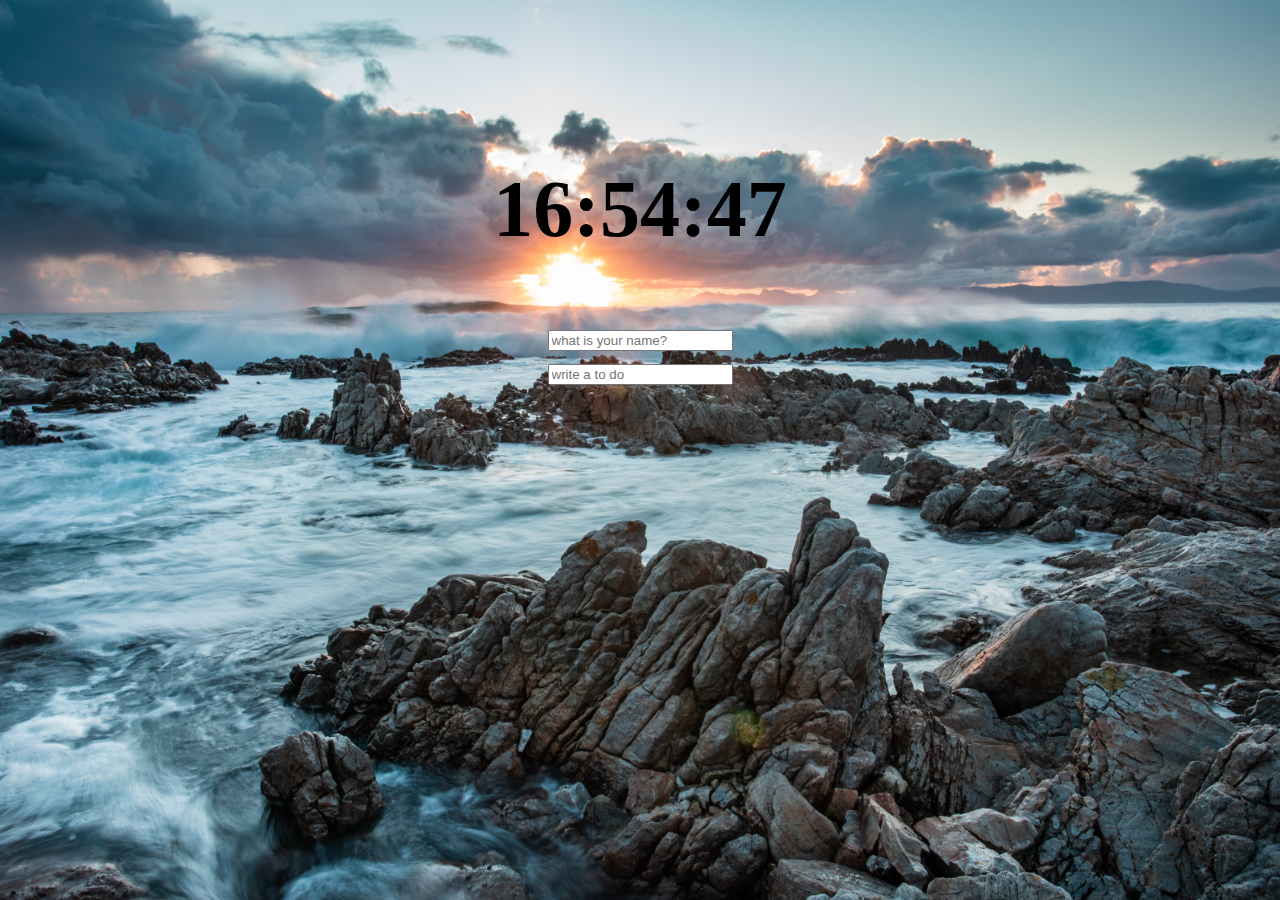
==== Todolist.html @ 5471767c "Add files via upload" ====
<!DOCTYPE html>
<html>
    <head>
        <title>CLOCK</title>
        <meta charset="utf-8"/>
        <link rel = "stylesheet" href="clock.css">
    </head>

    <body>
        <div class = "js-weather"></div>
        <div class="js-clock">
            <h1>00.00.00</h1>
        </div>
        <form class="js-form form">
            <input type="text" placeholder = "what is your name?" />
              
        </form>
        <h4 class="js-greetings greetings"></h4>
        <form class="js-toDoForm">
            <input type="text" placeholder="write a to do"/>
        </form>
        <ul class="js-toDoList"></ul>
        <script src = "clock.js" ></script>
        <script src = "greeting.js"></script>
        <script src = "todo.js"></script>
        <script src = "bg.js"></script>
        <script src = "weather.js"></script>
    </body>
</html>
---- clock.css ----
body{
    background-color:#2c3e50 ;
}

.js-clock{
    font-size: 40px;
    text-align: center;
    padding-top: 100px;
    padding-bottom: 5px;
    margin-top: 10px;
    margin-bottom: 5px;
}

.clicked{
    color: gray;
}
.form{
    display:none; 
    text-align: center; 
    font-size:30px;
}
.greetings{
    display:none;
}
.showing{
    display:block;
    text-align: center; 
    font-size:30px;
}

.js-toDoForm{
    text-align: center; 
    font-size:30px;
}

.js-weather{
    text-align: right; 
    font-size:20px;
}

@keyframes fadeIn{
    from{
        opacity: 0;
    }
    to{
        opacity: 1;
    }
}

.bgImage{
    position: absolute;
    top: 0;
    left: 0;
    width : 100%;
    height: 100%;
    z-index:-1;
    animation: fadeIn 2s linear;
}
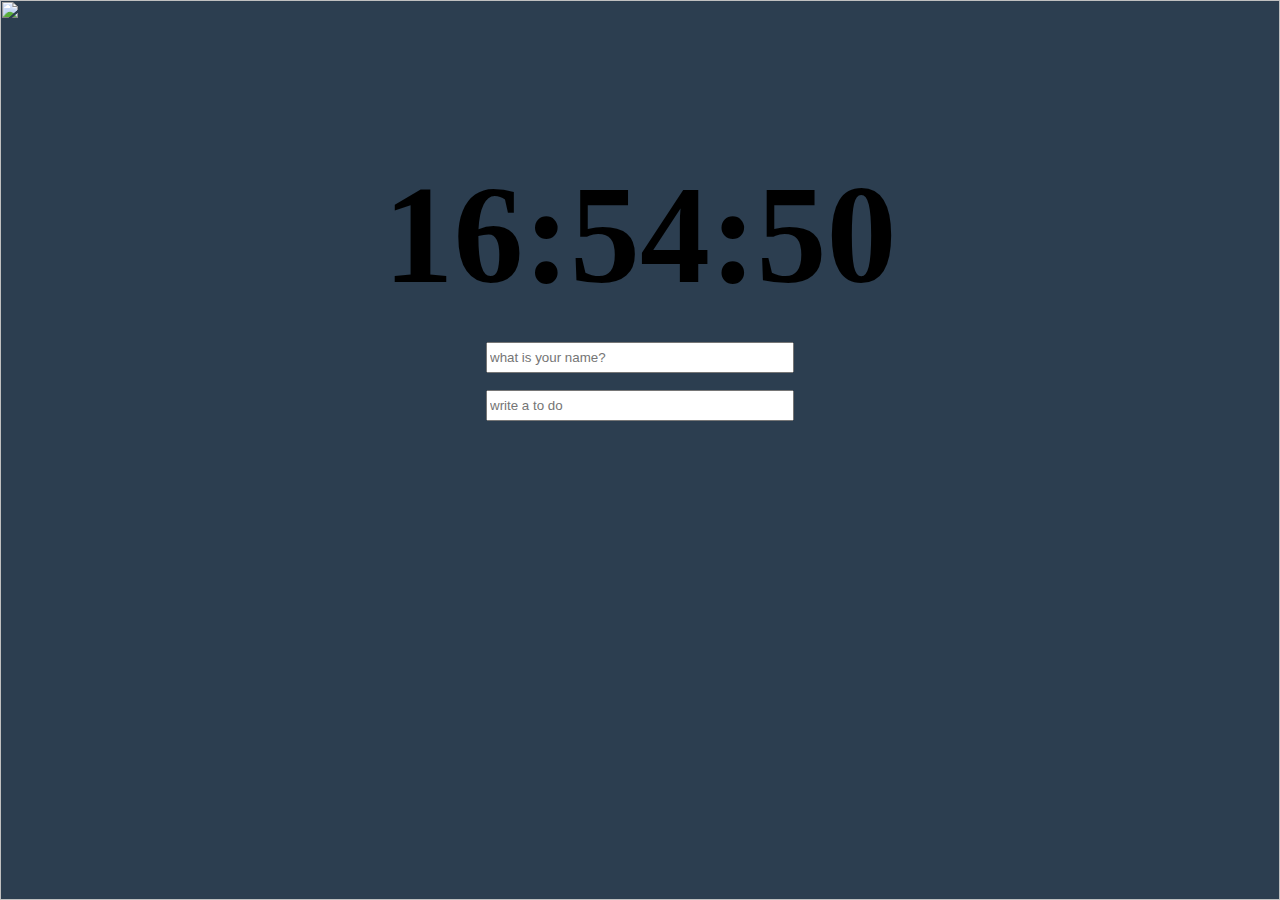
==== commit 48e01b10: "Add files via upload" ====
--- a/Todolist.html
+++ b/Todolist.html
@@ -12,12 +12,12 @@
             <h1>00.00.00</h1>
         </div>
         <form class="js-form form">
-            <input type="text" placeholder = "what is your name?" />
+            <input class = "text1" type="text" placeholder = "what is your name?" />
               
         </form>
         <h4 class="js-greetings greetings"></h4>
         <form class="js-toDoForm">
-            <input type="text" placeholder="write a to do"/>
+            <input class = "text2" type="text" placeholder="write a to do"/>
         </form>
         <ul class="js-toDoList"></ul>
         <script src = "clock.js" ></script>
--- a/clock.css
+++ b/clock.css
@@ -3,12 +3,13 @@
 }
 
 .js-clock{
-    font-size: 40px;
+    font-size: 70px;
     text-align: center;
-    padding-top: 100px;
+    padding-top: 50px;
     padding-bottom: 5px;
     margin-top: 10px;
-    margin-bottom: 5px;
+    margin-bottom: 10px;
+    height:250px;
 }
 
 .clicked{
@@ -25,7 +26,9 @@
 .showing{
     display:block;
     text-align: center; 
-    font-size:30px;
+    font-size:40px;
+    margin:10px;
+
 }
 
 .js-toDoForm{
@@ -35,8 +38,25 @@
 
 .js-weather{
     text-align: right; 
-    font-size:20px;
+    font-size:25px;
 }
+
+.text1{
+    width: 300px;
+    height: 25px;
+} 
+.text2{
+    width: 300px;
+    height: 25px;
+}
+
+.js-toDoList{
+    text-align:start;
+    list-style-position: inside;
+    font-size: 30px;
+    padding-left: 200px;
+}
+
 
 @keyframes fadeIn{
     from{
